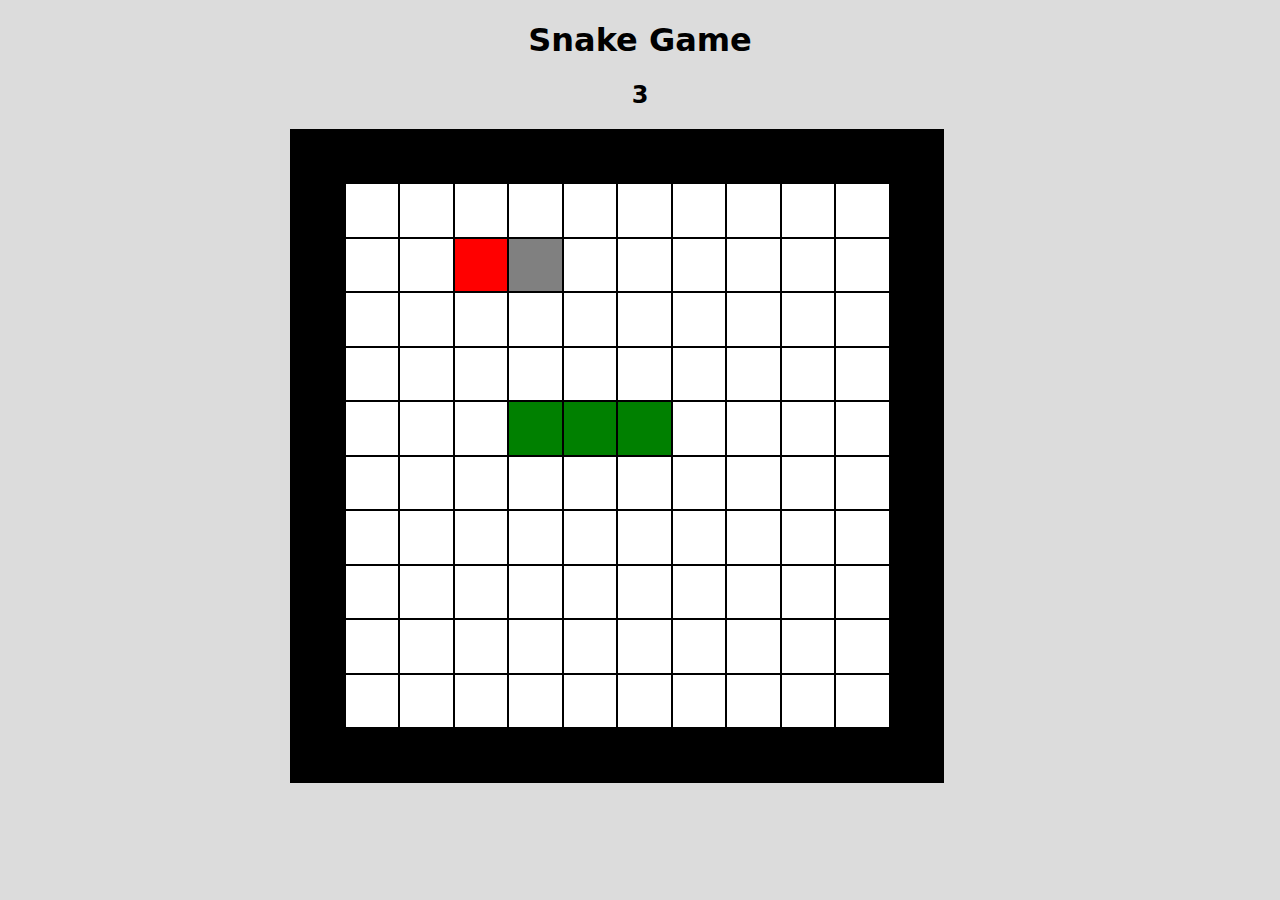
==== index.html @ 464d3988 "reset function fixed" ====
<!DOCTYPE html>
<html lang="en">
  <head>
    <meta charset="UTF-8" />
    <meta name="viewport" content="width=device-width, initial-scale=1.0" />
    <script defer src="app.js"></script>
    <link rel="stylesheet" href="style.css" />
    <title>Document</title>
  </head>
  <body>
    <h1>Snake Game</h1>
    <h2 id="message"></h2>
    <h2 id="score"></h2>
    <h2 id="level"></h2>

    <section class="board">
      <div class="sqr" id="square0"></div>
      <div class="sqr" id="square1"></div>
      <div class="sqr" id="square2"></div>
      <div class="sqr" id="square3"></div>
      <div class="sqr" id="square4"></div>
      <div class="sqr" id="square5"></div>
      <div class="sqr" id="square6"></div>
      <div class="sqr" id="square7"></div>
      <div class="sqr" id="square8"></div>
      <div class="sqr" id="square9"></div>
      <div class="sqr" id="square10"></div>
      <div class="sqr" id="square11"></div>
      <div class="sqr" id="square12"></div>
      <div class="sqr" id="square13"></div>
      <div class="sqr" id="square14"></div>
      <div class="sqr" id="square15"></div>
      <div class="sqr" id="square16"></div>
      <div class="sqr" id="square17"></div>
      <div class="sqr" id="square18"></div>
      <div class="sqr" id="square19"></div>
      <div class="sqr" id="square20"></div>
      <div class="sqr" id="square21"></div>
      <div class="sqr" id="square22"></div>
      <div class="sqr" id="square23"></div>
      <div class="sqr" id="square24"></div>
      <div class="sqr" id="square25"></div>
      <div class="sqr" id="square26"></div>
      <div class="sqr" id="square27"></div>
      <div class="sqr" id="square28"></div>
      <div class="sqr" id="square29"></div>
      <div class="sqr" id="square30"></div>
      <div class="sqr" id="square31"></div>
      <div class="sqr" id="square32"></div>
      <div class="sqr" id="square33"></div>
      <div class="sqr" id="square34"></div>
      <div class="sqr" id="square35"></div>
      <div class="sqr" id="square36"></div>
      <div class="sqr" id="square37"></div>
      <div class="sqr" id="square38"></div>
      <div class="sqr" id="square39"></div>
      <div class="sqr" id="square40"></div>
      <div class="sqr" id="square41"></div>
      <div class="sqr" id="square42"></div>
      <div class="sqr" id="square43"></div>
      <div class="sqr" id="square44"></div>
      <div class="sqr" id="square45"></div>
      <div class="sqr" id="square46"></div>
      <div class="sqr" id="square47"></div>
      <div class="sqr" id="square48"></div>
      <div class="sqr" id="square49"></div>
      <div class="sqr" id="square50"></div>
      <div class="sqr" id="square51"></div>
      <div class="sqr" id="square52"></div>
      <div class="sqr" id="square53"></div>
      <div class="sqr" id="square54"></div>
      <div class="sqr" id="square55"></div>
      <div class="sqr" id="square56"></div>
      <div class="sqr" id="square57"></div>
      <div class="sqr" id="square58"></div>
      <div class="sqr" id="square59"></div>
      <div class="sqr" id="square60"></div>
      <div class="sqr" id="square61"></div>
      <div class="sqr" id="square62"></div>
      <div class="sqr" id="square63"></div>
      <div class="sqr" id="square64"></div>
      <div class="sqr" id="square65"></div>
      <div class="sqr" id="square66"></div>
      <div class="sqr" id="square67"></div>
      <div class="sqr" id="square68"></div>
      <div class="sqr" id="square69"></div>
      <div class="sqr" id="square70"></div>
      <div class="sqr" id="square71"></div>
      <div class="sqr" id="square72"></div>
      <div class="sqr" id="square73"></div>
      <div class="sqr" id="square74"></div>
      <div class="sqr" id="square75"></div>
      <div class="sqr" id="square76"></div>
      <div class="sqr" id="square77"></div>
      <div class="sqr" id="square78"></div>
      <div class="sqr" id="square79"></div>
      <div class="sqr" id="square80"></div>
      <div class="sqr" id="square81"></div>
      <div class="sqr" id="square82"></div>
      <div class="sqr" id="square83"></div>
      <div class="sqr" id="square84"></div>
      <div class="sqr" id="square85"></div>
      <div class="sqr" id="square86"></div>
      <div class="sqr" id="square87"></div>
      <div class="sqr" id="square88"></div>
      <div class="sqr" id="square89"></div>
      <div class="sqr" id="square90"></div>
      <div class="sqr" id="square91"></div>
      <div class="sqr" id="square92"></div>
      <div class="sqr" id="square93"></div>
      <div class="sqr" id="square94"></div>
      <div class="sqr" id="square95"></div>
      <div class="sqr" id="square96"></div>
      <div class="sqr" id="square97"></div>
      <div class="sqr" id="square98"></div>
      <div class="sqr" id="square99"></div>
      <div class="sqr" id="square100"></div>
      <div class="sqr" id="square101"></div>
      <div class="sqr" id="square102"></div>
      <div class="sqr" id="square103"></div>
      <div class="sqr" id="square104"></div>
      <div class="sqr" id="square105"></div>
      <div class="sqr" id="square106"></div>
      <div class="sqr" id="square107"></div>
      <div class="sqr" id="square108"></div>
      <div class="sqr" id="square109"></div>
      <div class="sqr" id="square110"></div>
      <div class="sqr" id="square111"></div>
      <div class="sqr" id="square112"></div>
      <div class="sqr" id="square113"></div>
      <div class="sqr" id="square114"></div>
      <div class="sqr" id="square115"></div>
      <div class="sqr" id="square116"></div>
      <div class="sqr" id="square117"></div>
      <div class="sqr" id="square118"></div>
      <div class="sqr" id="square119"></div>
      <div class="sqr" id="square120"></div>
      <div class="sqr" id="square121"></div>
      <div class="sqr" id="square122"></div>
      <div class="sqr" id="square123"></div>
      <div class="sqr" id="square124"></div>
      <div class="sqr" id="square125"></div>
      <div class="sqr" id="square126"></div>
      <div class="sqr" id="square127"></div>
      <div class="sqr" id="square128"></div>
      <div class="sqr" id="square129"></div>
      <div class="sqr" id="square130"></div>
      <div class="sqr" id="square131"></div>
      <div class="sqr" id="square132"></div>
      <div class="sqr" id="square133"></div>
      <div class="sqr" id="square134"></div>
      <div class="sqr" id="square135"></div>
      <div class="sqr" id="square136"></div>
      <div class="sqr" id="square137"></div>
      <div class="sqr" id="square138"></div>
      <div class="sqr" id="square139"></div>
      <div class="sqr" id="square140"></div>
      <div class="sqr" id="square141"></div>
      <div class="sqr" id="square142"></div>
      <div class="sqr" id="square143"></div>
    </section>
  </body>
</html>
---- style.css ----
body {
  background-color: gainsboro;
  font-family: system-ui, sans-serif;
  margin: 0;
  text-align: center;
}

.board {
  display: flex;
  flex-wrap: wrap;
  width: 700px;
  text-align: center;
  margin: 20px auto;
}

.sqr {
  width: 7.5%;
  aspect-ratio: 1/1;
  border: 0.1px solid black;
  font-size: 64px;
  text-align: center;
}

/* .obstacle { */
/* background-color: black; */
/* } */
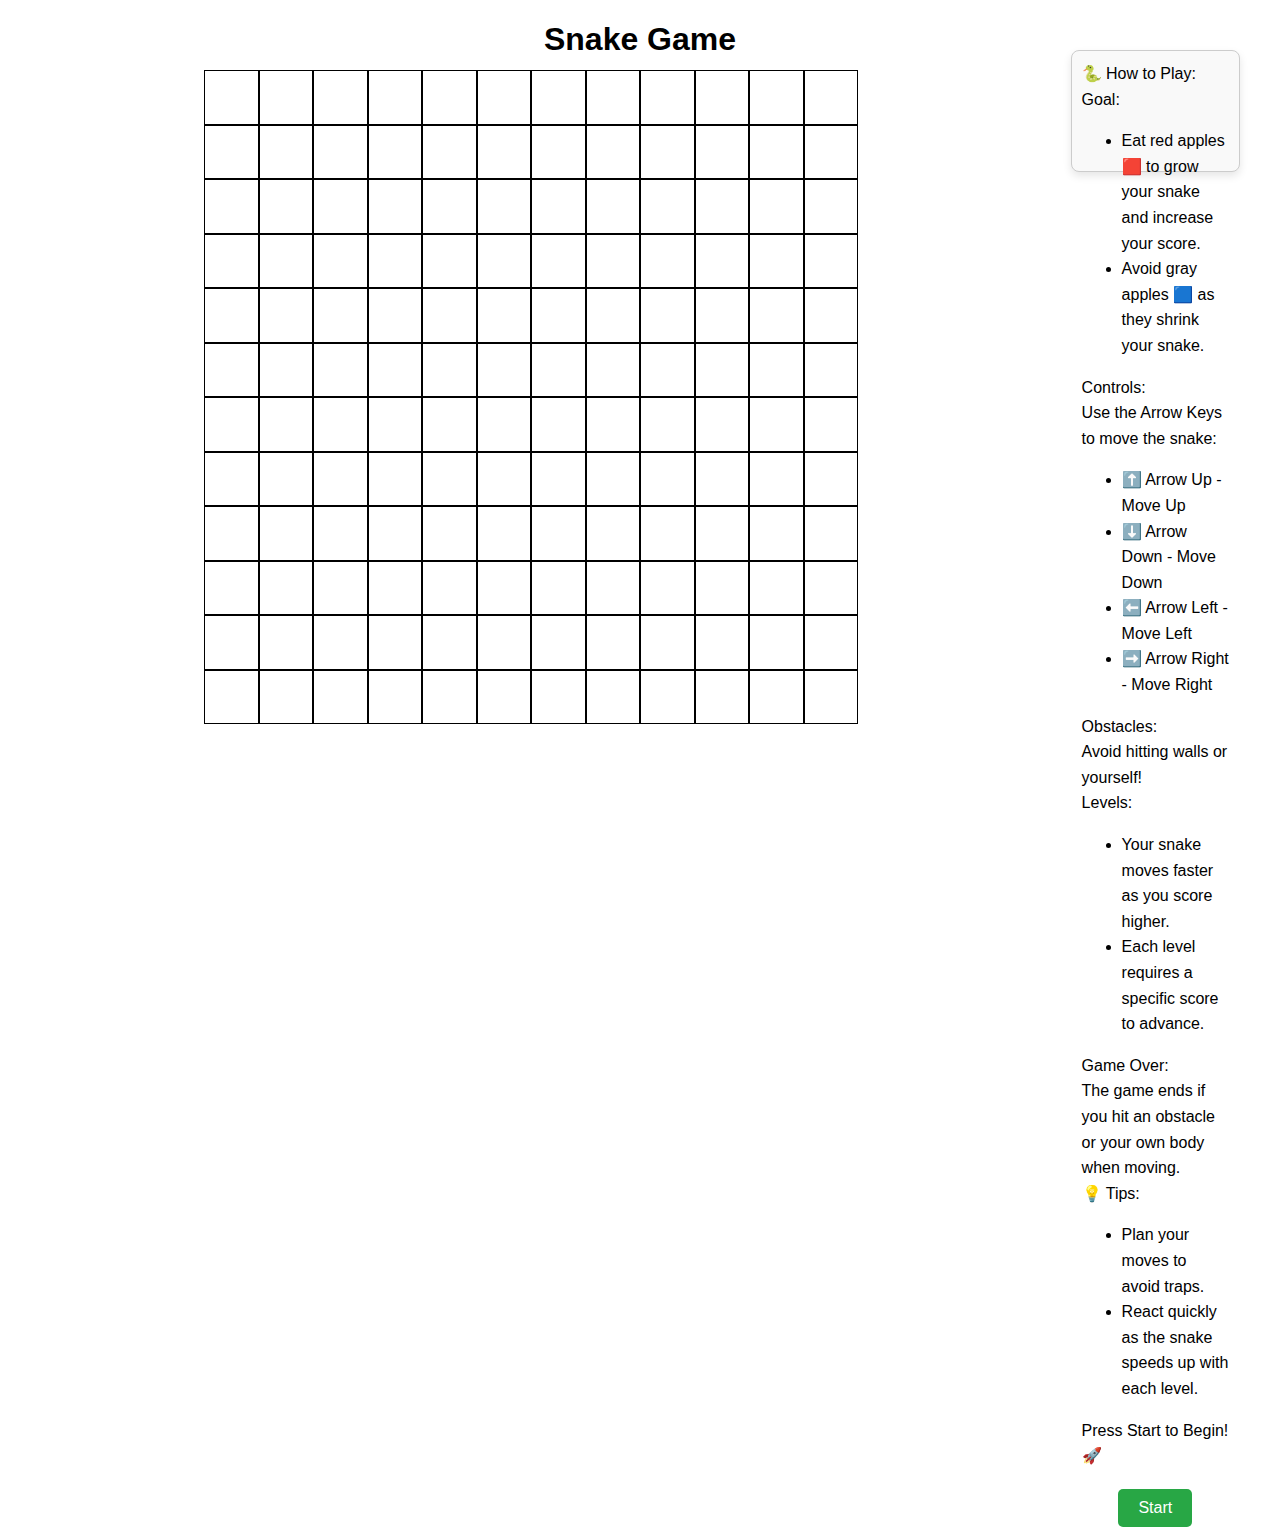
==== commit dd89be28: "code logic impovement" ====
--- a/index.html
+++ b/index.html
@@ -8,156 +8,194 @@
     <title>Document</title>
   </head>
   <body>
-    <h1>Snake Game</h1>
-    <h2 id="message"></h2>
-    <h2 id="score"></h2>
-    <h2 id="level"></h2>
+    <header>
+      <h1>Snake Game</h1>
+      <h2 id="message"></h2>
+      <h2 id="score"></h2>
+      <h2 id="level"></h2>
+    </header>
+    <main>
+      <section class="board">
+        <div class="sqr" id="square0"></div>
+        <div class="sqr" id="square1"></div>
+        <div class="sqr" id="square2"></div>
+        <div class="sqr" id="square3"></div>
+        <div class="sqr" id="square4"></div>
+        <div class="sqr" id="square5"></div>
+        <div class="sqr" id="square6"></div>
+        <div class="sqr" id="square7"></div>
+        <div class="sqr" id="square8"></div>
+        <div class="sqr" id="square9"></div>
+        <div class="sqr" id="square10"></div>
+        <div class="sqr" id="square11"></div>
+        <div class="sqr" id="square12"></div>
+        <div class="sqr" id="square13"></div>
+        <div class="sqr" id="square14"></div>
+        <div class="sqr" id="square15"></div>
+        <div class="sqr" id="square16"></div>
+        <div class="sqr" id="square17"></div>
+        <div class="sqr" id="square18"></div>
+        <div class="sqr" id="square19"></div>
+        <div class="sqr" id="square20"></div>
+        <div class="sqr" id="square21"></div>
+        <div class="sqr" id="square22"></div>
+        <div class="sqr" id="square23"></div>
+        <div class="sqr" id="square24"></div>
+        <div class="sqr" id="square25"></div>
+        <div class="sqr" id="square26"></div>
+        <div class="sqr" id="square27"></div>
+        <div class="sqr" id="square28"></div>
+        <div class="sqr" id="square29"></div>
+        <div class="sqr" id="square30"></div>
+        <div class="sqr" id="square31"></div>
+        <div class="sqr" id="square32"></div>
+        <div class="sqr" id="square33"></div>
+        <div class="sqr" id="square34"></div>
+        <div class="sqr" id="square35"></div>
+        <div class="sqr" id="square36"></div>
+        <div class="sqr" id="square37"></div>
+        <div class="sqr" id="square38"></div>
+        <div class="sqr" id="square39"></div>
+        <div class="sqr" id="square40"></div>
+        <div class="sqr" id="square41"></div>
+        <div class="sqr" id="square42"></div>
+        <div class="sqr" id="square43"></div>
+        <div class="sqr" id="square44"></div>
+        <div class="sqr" id="square45"></div>
+        <div class="sqr" id="square46"></div>
+        <div class="sqr" id="square47"></div>
+        <div class="sqr" id="square48"></div>
+        <div class="sqr" id="square49"></div>
+        <div class="sqr" id="square50"></div>
+        <div class="sqr" id="square51"></div>
+        <div class="sqr" id="square52"></div>
+        <div class="sqr" id="square53"></div>
+        <div class="sqr" id="square54"></div>
+        <div class="sqr" id="square55"></div>
+        <div class="sqr" id="square56"></div>
+        <div class="sqr" id="square57"></div>
+        <div class="sqr" id="square58"></div>
+        <div class="sqr" id="square59"></div>
+        <div class="sqr" id="square60"></div>
+        <div class="sqr" id="square61"></div>
+        <div class="sqr" id="square62"></div>
+        <div class="sqr" id="square63"></div>
+        <div class="sqr" id="square64"></div>
+        <div class="sqr" id="square65"></div>
+        <div class="sqr" id="square66"></div>
+        <div class="sqr" id="square67"></div>
+        <div class="sqr" id="square68"></div>
+        <div class="sqr" id="square69"></div>
+        <div class="sqr" id="square70"></div>
+        <div class="sqr" id="square71"></div>
+        <div class="sqr" id="square72"></div>
+        <div class="sqr" id="square73"></div>
+        <div class="sqr" id="square74"></div>
+        <div class="sqr" id="square75"></div>
+        <div class="sqr" id="square76"></div>
+        <div class="sqr" id="square77"></div>
+        <div class="sqr" id="square78"></div>
+        <div class="sqr" id="square79"></div>
+        <div class="sqr" id="square80"></div>
+        <div class="sqr" id="square81"></div>
+        <div class="sqr" id="square82"></div>
+        <div class="sqr" id="square83"></div>
+        <div class="sqr" id="square84"></div>
+        <div class="sqr" id="square85"></div>
+        <div class="sqr" id="square86"></div>
+        <div class="sqr" id="square87"></div>
+        <div class="sqr" id="square88"></div>
+        <div class="sqr" id="square89"></div>
+        <div class="sqr" id="square90"></div>
+        <div class="sqr" id="square91"></div>
+        <div class="sqr" id="square92"></div>
+        <div class="sqr" id="square93"></div>
+        <div class="sqr" id="square94"></div>
+        <div class="sqr" id="square95"></div>
+        <div class="sqr" id="square96"></div>
+        <div class="sqr" id="square97"></div>
+        <div class="sqr" id="square98"></div>
+        <div class="sqr" id="square99"></div>
+        <div class="sqr" id="square100"></div>
+        <div class="sqr" id="square101"></div>
+        <div class="sqr" id="square102"></div>
+        <div class="sqr" id="square103"></div>
+        <div class="sqr" id="square104"></div>
+        <div class="sqr" id="square105"></div>
+        <div class="sqr" id="square106"></div>
+        <div class="sqr" id="square107"></div>
+        <div class="sqr" id="square108"></div>
+        <div class="sqr" id="square109"></div>
+        <div class="sqr" id="square110"></div>
+        <div class="sqr" id="square111"></div>
+        <div class="sqr" id="square112"></div>
+        <div class="sqr" id="square113"></div>
+        <div class="sqr" id="square114"></div>
+        <div class="sqr" id="square115"></div>
+        <div class="sqr" id="square116"></div>
+        <div class="sqr" id="square117"></div>
+        <div class="sqr" id="square118"></div>
+        <div class="sqr" id="square119"></div>
+        <div class="sqr" id="square120"></div>
+        <div class="sqr" id="square121"></div>
+        <div class="sqr" id="square122"></div>
+        <div class="sqr" id="square123"></div>
+        <div class="sqr" id="square124"></div>
+        <div class="sqr" id="square125"></div>
+        <div class="sqr" id="square126"></div>
+        <div class="sqr" id="square127"></div>
+        <div class="sqr" id="square128"></div>
+        <div class="sqr" id="square129"></div>
+        <div class="sqr" id="square130"></div>
+        <div class="sqr" id="square131"></div>
+        <div class="sqr" id="square132"></div>
+        <div class="sqr" id="square133"></div>
+        <div class="sqr" id="square134"></div>
+        <div class="sqr" id="square135"></div>
+        <div class="sqr" id="square136"></div>
+        <div class="sqr" id="square137"></div>
+        <div class="sqr" id="square138"></div>
+        <div class="sqr" id="square139"></div>
+        <div class="sqr" id="square140"></div>
+        <div class="sqr" id="square141"></div>
+        <div class="sqr" id="square142"></div>
+        <div class="sqr" id="square143"></div>
+      </section>
+      <div id="instructions">
+        🐍 How to Play: <br />
+        Goal: <br />
+        <ul>
+          <li>Eat red apples 🟥 to grow your snake and increase your score.</li>
+          <li>Avoid gray apples 🟦 as they shrink your snake.</li>
+        </ul>
 
-    <section class="board">
-      <div class="sqr" id="square0"></div>
-      <div class="sqr" id="square1"></div>
-      <div class="sqr" id="square2"></div>
-      <div class="sqr" id="square3"></div>
-      <div class="sqr" id="square4"></div>
-      <div class="sqr" id="square5"></div>
-      <div class="sqr" id="square6"></div>
-      <div class="sqr" id="square7"></div>
-      <div class="sqr" id="square8"></div>
-      <div class="sqr" id="square9"></div>
-      <div class="sqr" id="square10"></div>
-      <div class="sqr" id="square11"></div>
-      <div class="sqr" id="square12"></div>
-      <div class="sqr" id="square13"></div>
-      <div class="sqr" id="square14"></div>
-      <div class="sqr" id="square15"></div>
-      <div class="sqr" id="square16"></div>
-      <div class="sqr" id="square17"></div>
-      <div class="sqr" id="square18"></div>
-      <div class="sqr" id="square19"></div>
-      <div class="sqr" id="square20"></div>
-      <div class="sqr" id="square21"></div>
-      <div class="sqr" id="square22"></div>
-      <div class="sqr" id="square23"></div>
-      <div class="sqr" id="square24"></div>
-      <div class="sqr" id="square25"></div>
-      <div class="sqr" id="square26"></div>
-      <div class="sqr" id="square27"></div>
-      <div class="sqr" id="square28"></div>
-      <div class="sqr" id="square29"></div>
-      <div class="sqr" id="square30"></div>
-      <div class="sqr" id="square31"></div>
-      <div class="sqr" id="square32"></div>
-      <div class="sqr" id="square33"></div>
-      <div class="sqr" id="square34"></div>
-      <div class="sqr" id="square35"></div>
-      <div class="sqr" id="square36"></div>
-      <div class="sqr" id="square37"></div>
-      <div class="sqr" id="square38"></div>
-      <div class="sqr" id="square39"></div>
-      <div class="sqr" id="square40"></div>
-      <div class="sqr" id="square41"></div>
-      <div class="sqr" id="square42"></div>
-      <div class="sqr" id="square43"></div>
-      <div class="sqr" id="square44"></div>
-      <div class="sqr" id="square45"></div>
-      <div class="sqr" id="square46"></div>
-      <div class="sqr" id="square47"></div>
-      <div class="sqr" id="square48"></div>
-      <div class="sqr" id="square49"></div>
-      <div class="sqr" id="square50"></div>
-      <div class="sqr" id="square51"></div>
-      <div class="sqr" id="square52"></div>
-      <div class="sqr" id="square53"></div>
-      <div class="sqr" id="square54"></div>
-      <div class="sqr" id="square55"></div>
-      <div class="sqr" id="square56"></div>
-      <div class="sqr" id="square57"></div>
-      <div class="sqr" id="square58"></div>
-      <div class="sqr" id="square59"></div>
-      <div class="sqr" id="square60"></div>
-      <div class="sqr" id="square61"></div>
-      <div class="sqr" id="square62"></div>
-      <div class="sqr" id="square63"></div>
-      <div class="sqr" id="square64"></div>
-      <div class="sqr" id="square65"></div>
-      <div class="sqr" id="square66"></div>
-      <div class="sqr" id="square67"></div>
-      <div class="sqr" id="square68"></div>
-      <div class="sqr" id="square69"></div>
-      <div class="sqr" id="square70"></div>
-      <div class="sqr" id="square71"></div>
-      <div class="sqr" id="square72"></div>
-      <div class="sqr" id="square73"></div>
-      <div class="sqr" id="square74"></div>
-      <div class="sqr" id="square75"></div>
-      <div class="sqr" id="square76"></div>
-      <div class="sqr" id="square77"></div>
-      <div class="sqr" id="square78"></div>
-      <div class="sqr" id="square79"></div>
-      <div class="sqr" id="square80"></div>
-      <div class="sqr" id="square81"></div>
-      <div class="sqr" id="square82"></div>
-      <div class="sqr" id="square83"></div>
-      <div class="sqr" id="square84"></div>
-      <div class="sqr" id="square85"></div>
-      <div class="sqr" id="square86"></div>
-      <div class="sqr" id="square87"></div>
-      <div class="sqr" id="square88"></div>
-      <div class="sqr" id="square89"></div>
-      <div class="sqr" id="square90"></div>
-      <div class="sqr" id="square91"></div>
-      <div class="sqr" id="square92"></div>
-      <div class="sqr" id="square93"></div>
-      <div class="sqr" id="square94"></div>
-      <div class="sqr" id="square95"></div>
-      <div class="sqr" id="square96"></div>
-      <div class="sqr" id="square97"></div>
-      <div class="sqr" id="square98"></div>
-      <div class="sqr" id="square99"></div>
-      <div class="sqr" id="square100"></div>
-      <div class="sqr" id="square101"></div>
-      <div class="sqr" id="square102"></div>
-      <div class="sqr" id="square103"></div>
-      <div class="sqr" id="square104"></div>
-      <div class="sqr" id="square105"></div>
-      <div class="sqr" id="square106"></div>
-      <div class="sqr" id="square107"></div>
-      <div class="sqr" id="square108"></div>
-      <div class="sqr" id="square109"></div>
-      <div class="sqr" id="square110"></div>
-      <div class="sqr" id="square111"></div>
-      <div class="sqr" id="square112"></div>
-      <div class="sqr" id="square113"></div>
-      <div class="sqr" id="square114"></div>
-      <div class="sqr" id="square115"></div>
-      <div class="sqr" id="square116"></div>
-      <div class="sqr" id="square117"></div>
-      <div class="sqr" id="square118"></div>
-      <div class="sqr" id="square119"></div>
-      <div class="sqr" id="square120"></div>
-      <div class="sqr" id="square121"></div>
-      <div class="sqr" id="square122"></div>
-      <div class="sqr" id="square123"></div>
-      <div class="sqr" id="square124"></div>
-      <div class="sqr" id="square125"></div>
-      <div class="sqr" id="square126"></div>
-      <div class="sqr" id="square127"></div>
-      <div class="sqr" id="square128"></div>
-      <div class="sqr" id="square129"></div>
-      <div class="sqr" id="square130"></div>
-      <div class="sqr" id="square131"></div>
-      <div class="sqr" id="square132"></div>
-      <div class="sqr" id="square133"></div>
-      <div class="sqr" id="square134"></div>
-      <div class="sqr" id="square135"></div>
-      <div class="sqr" id="square136"></div>
-      <div class="sqr" id="square137"></div>
-      <div class="sqr" id="square138"></div>
-      <div class="sqr" id="square139"></div>
-      <div class="sqr" id="square140"></div>
-      <div class="sqr" id="square141"></div>
-      <div class="sqr" id="square142"></div>
-      <div class="sqr" id="square143"></div>
-    </section>
+        Controls: <br />
+        Use the Arrow Keys to move the snake: <br />
+        <ul>
+          <li>⬆️ Arrow Up - Move Up</li>
+          <li>⬇️ Arrow Down - Move Down</li>
+          <li>⬅️ Arrow Left - Move Left</li>
+          <li>➡️ Arrow Right - Move Right</li>
+        </ul>
+        Obstacles: <br />
+        Avoid hitting walls or yourself! <br />
+        Levels: <br />
+        <ul>
+          <li>Your snake moves faster as you score higher.</li>
+          <li>Each level requires a specific score to advance.</li>
+        </ul>
+
+        Game Over: <br />
+        The game ends if you hit an obstacle or your own body when moving.
+        <br />
+        💡 Tips:
+        <ul>
+          <li>Plan your moves to avoid traps.</li>
+          <li>React quickly as the snake speeds up with each level.</li>
+        </ul>
+        Press Start to Begin! 🚀
+        <button id="start">Start</button>
+      </div>
+    </main>
   </body>
 </html>
--- a/style.css
+++ b/style.css
@@ -1,8 +1,33 @@
 body {
-  background-color: gainsboro;
-  font-family: system-ui, sans-serif;
+  font-family: Arial, sans-serif;
   margin: 0;
-  text-align: center;
+  padding: 0;
+  display: flex;
+  flex-direction: column;
+  align-items: center;
+}
+
+main {
+  grid-template-columns: 6fr 1fr;
+
+  display: grid;
+  justify-content: space-between;
+  width: 100%;
+  max-width: 1200px;
+  max-height: 500px;
+  margin: auto;
+}
+
+#instructions {
+  margin-left: 2px;
+  padding: 10px;
+  border: 1px solid #ccc;
+  background-color: #f9f9f9;
+  max-width: 300px;
+  max-height: 100px;
+  line-height: 1.6;
+  box-shadow: 0 4px 8px rgba(0, 0, 0, 0.1);
+  border-radius: 8px;
 }
 
 .board {
@@ -21,6 +46,26 @@
   text-align: center;
 }
 
-/* .obstacle { */
-/* background-color: black; */
-/* } */
+#start {
+  display: block;
+  margin: 20px auto;
+  padding: 10px 20px;
+  font-size: 16px;
+  background-color: #28a745;
+  color: white;
+  border: none;
+  border-radius: 5px;
+  cursor: pointer;
+}
+
+#start:hover {
+  background-color: #218838;
+}
+
+header {
+  display: flex;
+  height: 50px;
+
+  flex-direction: row;
+  justify-content: space-between;
+}
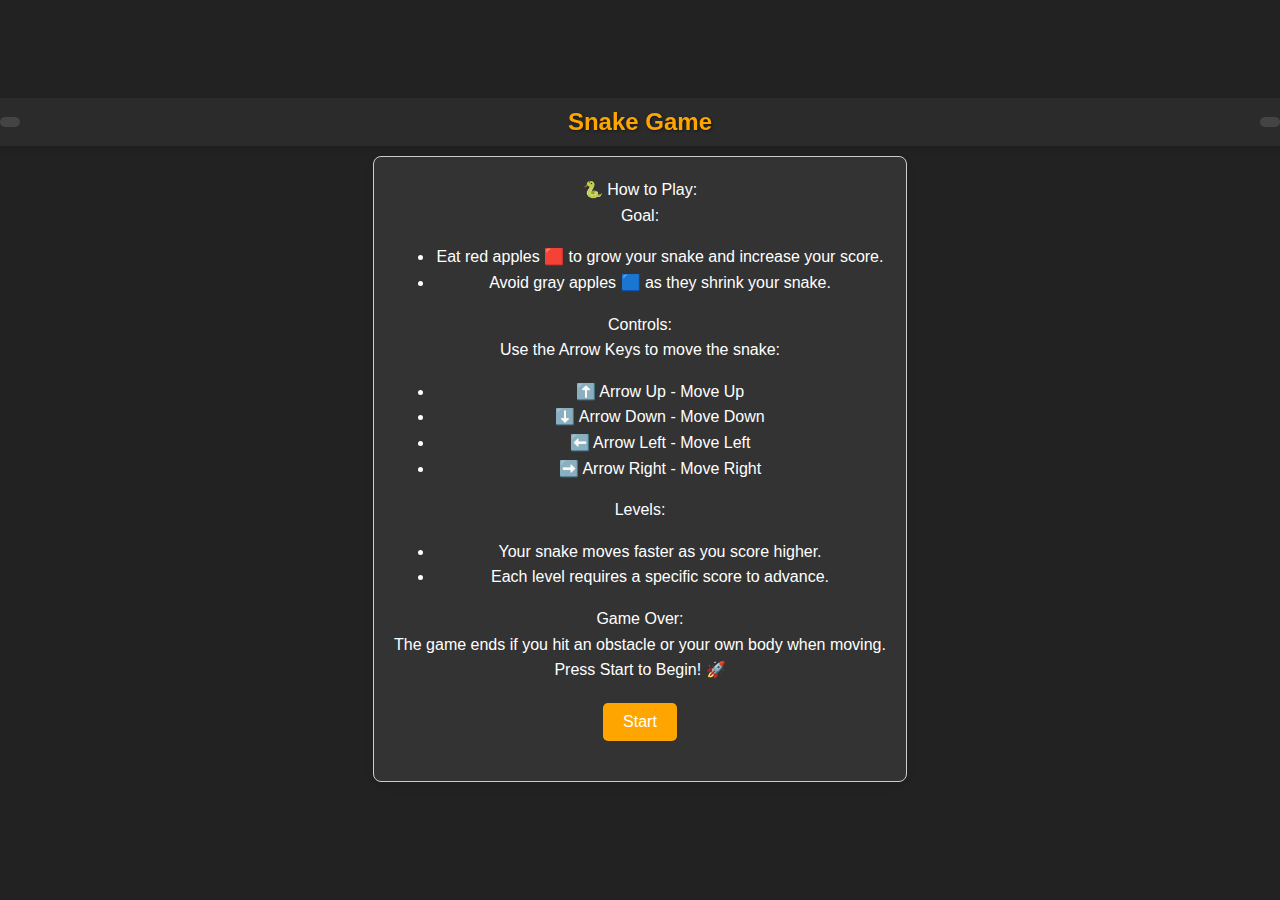
==== commit 5f0d5431: "Design Done" ====
--- a/index.html
+++ b/index.html
@@ -9,12 +9,13 @@
   </head>
   <body>
     <header>
-      <h1>Snake Game</h1>
-      <h2 id="message"></h2>
-      <h2 id="score"></h2>
-      <h2 id="level"></h2>
+      <div id="head">
+        <div class="scoreDiv"><h3 id="score"></h3></div>
+        <div class="title"><h1>Snake Game</h1></div>
+        <div class="levelDiv"><h3 id="level"></h3></div>
+      </div>
     </header>
-    <main>
+    <main id="main">
       <section class="board">
         <div class="sqr" id="square0"></div>
         <div class="sqr" id="square1"></div>
@@ -177,8 +178,7 @@
           <li>⬅️ Arrow Left - Move Left</li>
           <li>➡️ Arrow Right - Move Right</li>
         </ul>
-        Obstacles: <br />
-        Avoid hitting walls or yourself! <br />
+
         Levels: <br />
         <ul>
           <li>Your snake moves faster as you score higher.</li>
@@ -188,13 +188,14 @@
         Game Over: <br />
         The game ends if you hit an obstacle or your own body when moving.
         <br />
-        💡 Tips:
-        <ul>
-          <li>Plan your moves to avoid traps.</li>
-          <li>React quickly as the snake speeds up with each level.</li>
-        </ul>
+
         Press Start to Begin! 🚀
         <button id="start">Start</button>
+      </div>
+      <div id="game-over" style="display: none; text-align: center">
+        <h2>Game Over</h2>
+        <button id="try-again">Try Again</button>
+        <button id="back-home">Back to Home</button>
       </div>
     </main>
   </body>
--- a/style.css
+++ b/style.css
@@ -4,46 +4,116 @@
   padding: 0;
   display: flex;
   flex-direction: column;
+  justify-content: center;
   align-items: center;
+  min-height: 100vh;
+  background-color: #222; /* Dark background for better contrast */
+  color: #fff; /* White text for visibility */
+}
+
+header {
+  width: 100%;
+  background-color: #2b2b2b;
+  color: white;
+  padding: 10px 20px;
+  box-shadow: 0 4px 6px rgba(0, 0, 0, 0.1);
+  position: sticky;
+  top: 0;
+  z-index: 10;
+  margin-bottom: 10px;
+}
+
+#head {
+  display: flex;
+  align-items: center;
+  gap: 80px;
+  width: 100%;
+  justify-content: space-between;
+}
+
+h1,
+h2,
+h3 {
+  margin: 0;
+}
+
+h1 {
+  font-size: 24px;
+  font-weight: bold;
+  color: #ffa500; /* Highlighted color for the title */
+  text-shadow: 1px 1px 3px rgba(0, 0, 0, 0.5); /* Shadow for depth */
+}
+
+h3 {
+  font-size: 18px;
+}
+
+.scoreDiv,
+.title,
+.levelDiv {
+  text-align: center;
+}
+
+.scoreDiv h3,
+.levelDiv h3 {
+  background-color: #444;
+  padding: 5px 10px;
+  border-radius: 8px;
 }
 
 main {
-  grid-template-columns: 6fr 1fr;
-
-  display: grid;
-  justify-content: space-between;
+  display: flex;
+  flex-direction: column;
+  align-items: center;
+  justify-content: center;
   width: 100%;
-  max-width: 1200px;
-  max-height: 500px;
-  margin: auto;
-}
-
-#instructions {
-  margin-left: 2px;
-  padding: 10px;
-  border: 1px solid #ccc;
-  background-color: #f9f9f9;
-  max-width: 300px;
-  max-height: 100px;
-  line-height: 1.6;
-  box-shadow: 0 4px 8px rgba(0, 0, 0, 0.1);
-  border-radius: 8px;
+  max-width: 800px;
 }
 
 .board {
-  display: flex;
+  display: none;
   flex-wrap: wrap;
   width: 700px;
   text-align: center;
   margin: 20px auto;
+  background-color: #333;
+  border: 2px solid #444;
 }
 
 .sqr {
   width: 7.5%;
   aspect-ratio: 1/1;
-  border: 0.1px solid black;
+  border: 0.01px solid white;
   font-size: 64px;
   text-align: center;
+}
+
+#instructions {
+  padding: 20px;
+  border: 1px solid #ccc;
+  background-color: #333; /* Darker background to match the theme */
+  line-height: 1.6;
+  box-shadow: 0 4px 8px rgba(0, 0, 0, 0.1);
+  border-radius: 8px;
+  color: #fff; /* White text */
+  margin-bottom: 20px;
+  text-align: center;
+}
+
+button {
+  margin: 10px;
+  padding: 10px 20px;
+  font-size: 16px;
+  color: #fff;
+  background-color: #555;
+  border: none;
+  border-radius: 8px;
+  cursor: pointer;
+  transition: background-color 0.3s;
+}
+
+button:hover {
+  background-color: #777; /* Slightly lighter on hover */
 }
 
 #start {
@@ -51,7 +121,7 @@
   margin: 20px auto;
   padding: 10px 20px;
   font-size: 16px;
-  background-color: #28a745;
+  background-color: #ffa500;
   color: white;
   border: none;
   border-radius: 5px;
@@ -59,13 +129,26 @@
 }
 
 #start:hover {
-  background-color: #218838;
+  background-color: #cd8500;
 }
 
-header {
+#game-over {
+  display: none;
+  text-align: center;
+  background-color: #333;
+  padding: 20px;
+  border-radius: 8px;
+  box-shadow: 0 4px 8px rgba(0, 0, 0, 0.1);
+}
+
+body#game-over-body {
+  margin: 0;
+  height: 100vh; /* Full height of the viewport */
   display: flex;
-  height: 50px;
-
-  flex-direction: row;
-  justify-content: space-between;
+  flex-direction: column;
+  justify-content: center; /* Vertically center the content */
+  align-items: center; /* Horizontally center the content */
+  background-color: #2b2b2b; /* Dark background for consistency */
+  color: white; /* Text color for contrast */
+  font-family: Arial, sans-serif; /* Clean font */
 }
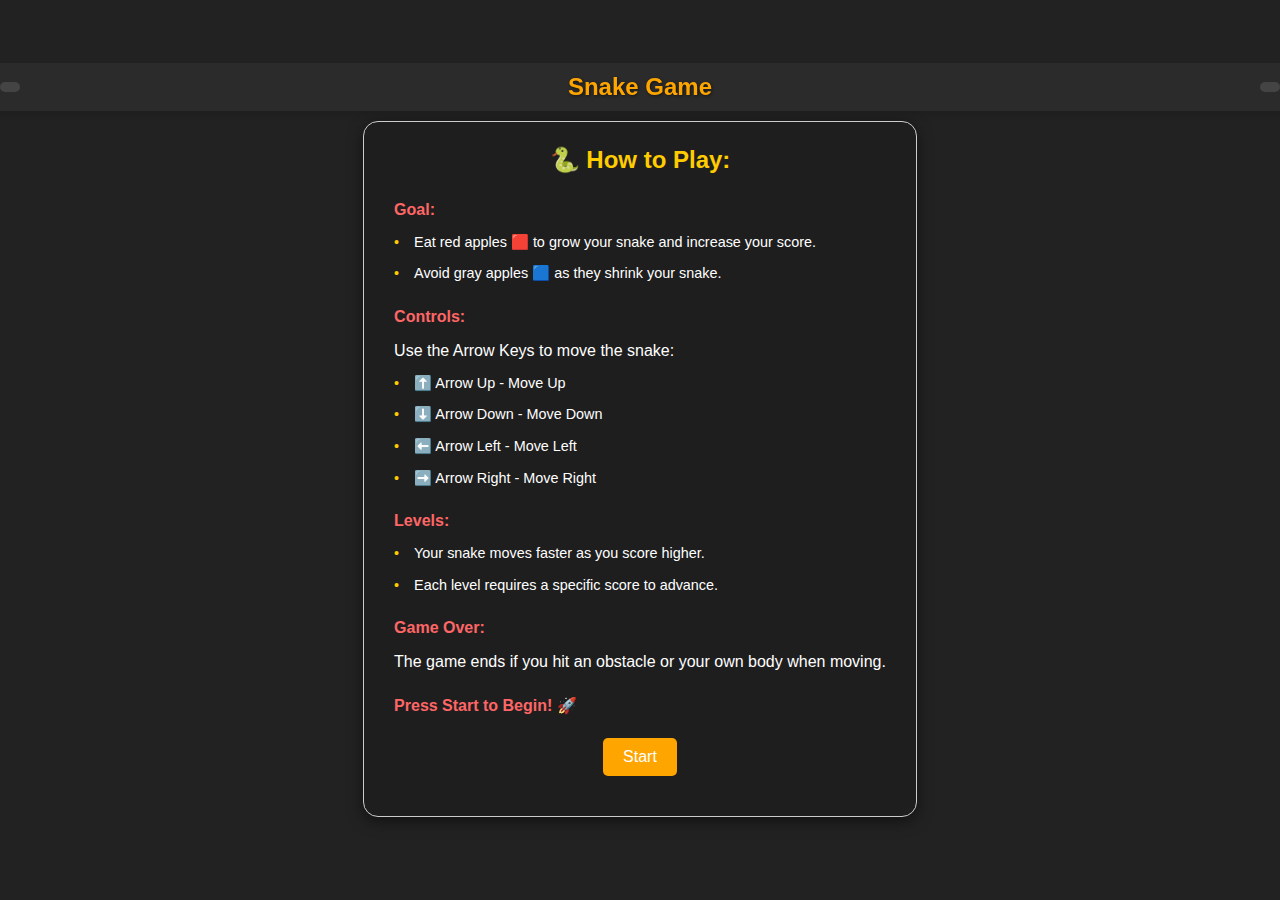
==== commit 03186533: "Project Done" ====
--- a/index.html
+++ b/index.html
@@ -16,182 +16,37 @@
       </div>
     </header>
     <main id="main">
-      <section class="board">
-        <div class="sqr" id="square0"></div>
-        <div class="sqr" id="square1"></div>
-        <div class="sqr" id="square2"></div>
-        <div class="sqr" id="square3"></div>
-        <div class="sqr" id="square4"></div>
-        <div class="sqr" id="square5"></div>
-        <div class="sqr" id="square6"></div>
-        <div class="sqr" id="square7"></div>
-        <div class="sqr" id="square8"></div>
-        <div class="sqr" id="square9"></div>
-        <div class="sqr" id="square10"></div>
-        <div class="sqr" id="square11"></div>
-        <div class="sqr" id="square12"></div>
-        <div class="sqr" id="square13"></div>
-        <div class="sqr" id="square14"></div>
-        <div class="sqr" id="square15"></div>
-        <div class="sqr" id="square16"></div>
-        <div class="sqr" id="square17"></div>
-        <div class="sqr" id="square18"></div>
-        <div class="sqr" id="square19"></div>
-        <div class="sqr" id="square20"></div>
-        <div class="sqr" id="square21"></div>
-        <div class="sqr" id="square22"></div>
-        <div class="sqr" id="square23"></div>
-        <div class="sqr" id="square24"></div>
-        <div class="sqr" id="square25"></div>
-        <div class="sqr" id="square26"></div>
-        <div class="sqr" id="square27"></div>
-        <div class="sqr" id="square28"></div>
-        <div class="sqr" id="square29"></div>
-        <div class="sqr" id="square30"></div>
-        <div class="sqr" id="square31"></div>
-        <div class="sqr" id="square32"></div>
-        <div class="sqr" id="square33"></div>
-        <div class="sqr" id="square34"></div>
-        <div class="sqr" id="square35"></div>
-        <div class="sqr" id="square36"></div>
-        <div class="sqr" id="square37"></div>
-        <div class="sqr" id="square38"></div>
-        <div class="sqr" id="square39"></div>
-        <div class="sqr" id="square40"></div>
-        <div class="sqr" id="square41"></div>
-        <div class="sqr" id="square42"></div>
-        <div class="sqr" id="square43"></div>
-        <div class="sqr" id="square44"></div>
-        <div class="sqr" id="square45"></div>
-        <div class="sqr" id="square46"></div>
-        <div class="sqr" id="square47"></div>
-        <div class="sqr" id="square48"></div>
-        <div class="sqr" id="square49"></div>
-        <div class="sqr" id="square50"></div>
-        <div class="sqr" id="square51"></div>
-        <div class="sqr" id="square52"></div>
-        <div class="sqr" id="square53"></div>
-        <div class="sqr" id="square54"></div>
-        <div class="sqr" id="square55"></div>
-        <div class="sqr" id="square56"></div>
-        <div class="sqr" id="square57"></div>
-        <div class="sqr" id="square58"></div>
-        <div class="sqr" id="square59"></div>
-        <div class="sqr" id="square60"></div>
-        <div class="sqr" id="square61"></div>
-        <div class="sqr" id="square62"></div>
-        <div class="sqr" id="square63"></div>
-        <div class="sqr" id="square64"></div>
-        <div class="sqr" id="square65"></div>
-        <div class="sqr" id="square66"></div>
-        <div class="sqr" id="square67"></div>
-        <div class="sqr" id="square68"></div>
-        <div class="sqr" id="square69"></div>
-        <div class="sqr" id="square70"></div>
-        <div class="sqr" id="square71"></div>
-        <div class="sqr" id="square72"></div>
-        <div class="sqr" id="square73"></div>
-        <div class="sqr" id="square74"></div>
-        <div class="sqr" id="square75"></div>
-        <div class="sqr" id="square76"></div>
-        <div class="sqr" id="square77"></div>
-        <div class="sqr" id="square78"></div>
-        <div class="sqr" id="square79"></div>
-        <div class="sqr" id="square80"></div>
-        <div class="sqr" id="square81"></div>
-        <div class="sqr" id="square82"></div>
-        <div class="sqr" id="square83"></div>
-        <div class="sqr" id="square84"></div>
-        <div class="sqr" id="square85"></div>
-        <div class="sqr" id="square86"></div>
-        <div class="sqr" id="square87"></div>
-        <div class="sqr" id="square88"></div>
-        <div class="sqr" id="square89"></div>
-        <div class="sqr" id="square90"></div>
-        <div class="sqr" id="square91"></div>
-        <div class="sqr" id="square92"></div>
-        <div class="sqr" id="square93"></div>
-        <div class="sqr" id="square94"></div>
-        <div class="sqr" id="square95"></div>
-        <div class="sqr" id="square96"></div>
-        <div class="sqr" id="square97"></div>
-        <div class="sqr" id="square98"></div>
-        <div class="sqr" id="square99"></div>
-        <div class="sqr" id="square100"></div>
-        <div class="sqr" id="square101"></div>
-        <div class="sqr" id="square102"></div>
-        <div class="sqr" id="square103"></div>
-        <div class="sqr" id="square104"></div>
-        <div class="sqr" id="square105"></div>
-        <div class="sqr" id="square106"></div>
-        <div class="sqr" id="square107"></div>
-        <div class="sqr" id="square108"></div>
-        <div class="sqr" id="square109"></div>
-        <div class="sqr" id="square110"></div>
-        <div class="sqr" id="square111"></div>
-        <div class="sqr" id="square112"></div>
-        <div class="sqr" id="square113"></div>
-        <div class="sqr" id="square114"></div>
-        <div class="sqr" id="square115"></div>
-        <div class="sqr" id="square116"></div>
-        <div class="sqr" id="square117"></div>
-        <div class="sqr" id="square118"></div>
-        <div class="sqr" id="square119"></div>
-        <div class="sqr" id="square120"></div>
-        <div class="sqr" id="square121"></div>
-        <div class="sqr" id="square122"></div>
-        <div class="sqr" id="square123"></div>
-        <div class="sqr" id="square124"></div>
-        <div class="sqr" id="square125"></div>
-        <div class="sqr" id="square126"></div>
-        <div class="sqr" id="square127"></div>
-        <div class="sqr" id="square128"></div>
-        <div class="sqr" id="square129"></div>
-        <div class="sqr" id="square130"></div>
-        <div class="sqr" id="square131"></div>
-        <div class="sqr" id="square132"></div>
-        <div class="sqr" id="square133"></div>
-        <div class="sqr" id="square134"></div>
-        <div class="sqr" id="square135"></div>
-        <div class="sqr" id="square136"></div>
-        <div class="sqr" id="square137"></div>
-        <div class="sqr" id="square138"></div>
-        <div class="sqr" id="square139"></div>
-        <div class="sqr" id="square140"></div>
-        <div class="sqr" id="square141"></div>
-        <div class="sqr" id="square142"></div>
-        <div class="sqr" id="square143"></div>
-      </section>
       <div id="instructions">
-        🐍 How to Play: <br />
-        Goal: <br />
+        <h2>🐍 How to Play:</h2>
+        <h3>Goal:</h3>
         <ul>
           <li>Eat red apples 🟥 to grow your snake and increase your score.</li>
           <li>Avoid gray apples 🟦 as they shrink your snake.</li>
         </ul>
 
-        Controls: <br />
-        Use the Arrow Keys to move the snake: <br />
+        <h3>Controls:</h3>
+
         <ul>
+          Use the Arrow Keys to move the snake:
           <li>⬆️ Arrow Up - Move Up</li>
           <li>⬇️ Arrow Down - Move Down</li>
           <li>⬅️ Arrow Left - Move Left</li>
           <li>➡️ Arrow Right - Move Right</li>
         </ul>
 
-        Levels: <br />
+        <h3>Levels:</h3>
         <ul>
           <li>Your snake moves faster as you score higher.</li>
           <li>Each level requires a specific score to advance.</li>
         </ul>
 
-        Game Over: <br />
+        <h3>Game Over:</h3>
         The game ends if you hit an obstacle or your own body when moving.
-        <br />
+        <h3>Press Start to Begin! 🚀</h3>
 
-        Press Start to Begin! 🚀
         <button id="start">Start</button>
       </div>
+
       <div id="game-over" style="display: none; text-align: center">
         <h2>Game Over</h2>
         <button id="try-again">Try Again</button>
--- a/style.css
+++ b/style.css
@@ -7,8 +7,8 @@
   justify-content: center;
   align-items: center;
   min-height: 100vh;
-  background-color: #222; /* Dark background for better contrast */
-  color: #fff; /* White text for visibility */
+  background-color: #222;
+  color: #fff;
 }
 
 header {
@@ -40,8 +40,8 @@
 h1 {
   font-size: 24px;
   font-weight: bold;
-  color: #ffa500; /* Highlighted color for the title */
-  text-shadow: 1px 1px 3px rgba(0, 0, 0, 0.5); /* Shadow for depth */
+  color: #ffa500;
+  text-shadow: 1px 1px 3px rgba(0, 0, 0, 0.5);
 }
 
 h3 {
@@ -71,7 +71,7 @@
 }
 
 .board {
-  display: none;
+  display: flex;
   flex-wrap: wrap;
   width: 700px;
   text-align: center;
@@ -81,7 +81,7 @@
 }
 
 .sqr {
-  width: 7.5%;
+  width: 5%;
   aspect-ratio: 1/1;
   border: 0.01px solid white;
   font-size: 64px;
@@ -91,11 +91,11 @@
 #instructions {
   padding: 20px;
   border: 1px solid #ccc;
-  background-color: #333; /* Darker background to match the theme */
-  line-height: 1.6;
+  background-color: #333;
+  line-height: 1.5;
   box-shadow: 0 4px 8px rgba(0, 0, 0, 0.1);
   border-radius: 8px;
-  color: #fff; /* White text */
+  color: #fff;
   margin-bottom: 20px;
   text-align: center;
 }
@@ -113,7 +113,7 @@
 }
 
 button:hover {
-  background-color: #777; /* Slightly lighter on hover */
+  background-color: #777;
 }
 
 #start {
@@ -143,12 +143,83 @@
 
 body#game-over-body {
   margin: 0;
-  height: 100vh; /* Full height of the viewport */
+  height: 100vh;
   display: flex;
   flex-direction: column;
-  justify-content: center; /* Vertically center the content */
-  align-items: center; /* Horizontally center the content */
-  background-color: #2b2b2b; /* Dark background for consistency */
-  color: white; /* Text color for contrast */
-  font-family: Arial, sans-serif; /* Clean font */
-}
+  justify-content: center;
+  align-items: center;
+  background-color: #2b2b2b;
+  color: white;
+  font-family: Arial, sans-serif;
+}
+
+#instructions {
+  max-width: 600px;
+  background-color: #1e1e1e;
+  border-radius: 15px;
+  padding: 20px 30px;
+  box-shadow: 0 4px 15px rgba(0, 0, 0, 0.5);
+  text-align: center;
+}
+
+#instructions h2 {
+  font-size: 1.5rem;
+  margin-bottom: 15px;
+  color: #ffcc00;
+}
+
+#instructions h3 {
+  font-size: 1rem;
+  margin: 20px 0 10px;
+  color: #ff6666;
+  text-align: left;
+}
+
+ul {
+  text-align: left;
+  list-style-type: none;
+  padding: 0;
+  margin: 0;
+}
+
+ul li {
+  margin: 10px 0;
+  font-size: 0.9rem;
+  padding-left: 20px;
+  position: relative;
+}
+
+ul li::before {
+  content: '•';
+  position: absolute;
+  left: 0;
+  color: #ffcc00;
+}
+
+button {
+  background-color: #ff6666;
+  color: white;
+  border: none;
+  border-radius: 10px;
+  padding: 10px 20px;
+  font-size: 1rem;
+  cursor: pointer;
+  margin: 10px 5px;
+  transition: background-color 0.3s ease;
+}
+
+button:hover {
+  background-color: #ff4444;
+}
+
+p {
+  text-align: center;
+}
+
+#home {
+  background-color: #cba200;
+}
+
+#home:hover {
+  background-color: #a48400;
+}
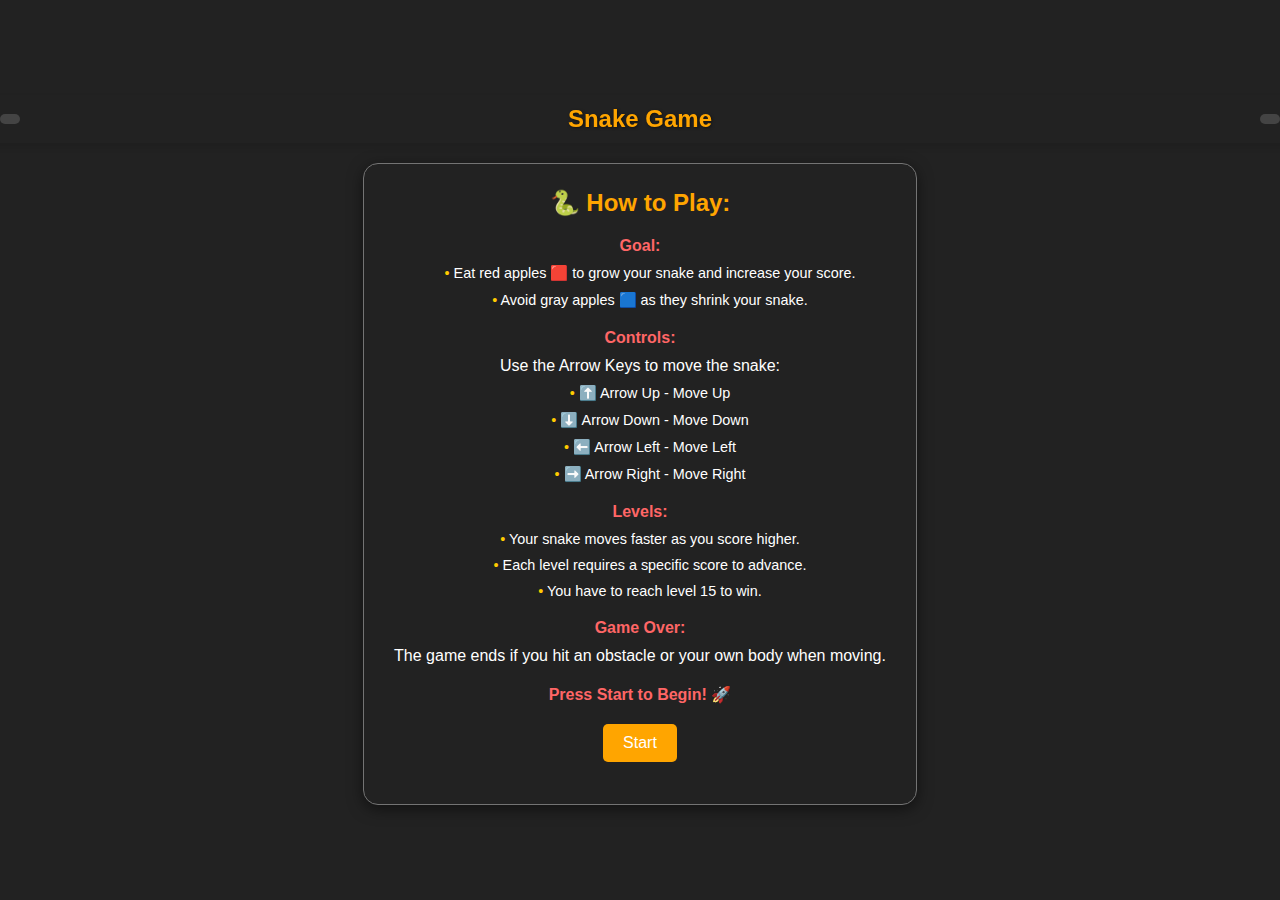
==== commit e9b6c500: "Project Done #2" ====
--- a/index.html
+++ b/index.html
@@ -38,6 +38,7 @@
         <ul>
           <li>Your snake moves faster as you score higher.</li>
           <li>Each level requires a specific score to advance.</li>
+          <li>You have to reach level 15 to win.</li>
         </ul>
 
         <h3>Game Over:</h3>
--- a/style.css
+++ b/style.css
@@ -13,14 +13,14 @@
 
 header {
   width: 100%;
-  background-color: #2b2b2b;
+  background-color: #222;
   color: white;
   padding: 10px 20px;
   box-shadow: 0 4px 6px rgba(0, 0, 0, 0.1);
   position: sticky;
   top: 0;
   z-index: 10;
-  margin-bottom: 10px;
+  margin-bottom: 20px;
 }
 
 #head {
@@ -75,9 +75,8 @@
   flex-wrap: wrap;
   width: 700px;
   text-align: center;
-  margin: 20px auto;
+  margin: 50px 0;
   background-color: #333;
-  border: 2px solid #444;
 }
 
 .sqr {
@@ -85,18 +84,6 @@
   aspect-ratio: 1/1;
   border: 0.01px solid white;
   font-size: 64px;
-  text-align: center;
-}
-
-#instructions {
-  padding: 20px;
-  border: 1px solid #ccc;
-  background-color: #333;
-  line-height: 1.5;
-  box-shadow: 0 4px 8px rgba(0, 0, 0, 0.1);
-  border-radius: 8px;
-  color: #fff;
-  margin-bottom: 20px;
   text-align: center;
 }
 
@@ -154,29 +141,31 @@
 }
 
 #instructions {
-  max-width: 600px;
-  background-color: #1e1e1e;
+  max-width: 1000px;
+  background-color: #222;
   border-radius: 15px;
-  padding: 20px 30px;
+  padding: 25px 30px;
   box-shadow: 0 4px 15px rgba(0, 0, 0, 0.5);
   text-align: center;
+  border: 1px solid #747474;
+  max-height: 590px;
 }
 
 #instructions h2 {
   font-size: 1.5rem;
   margin-bottom: 15px;
-  color: #ffcc00;
+  color: #ffa500;
 }
 
 #instructions h3 {
   font-size: 1rem;
   margin: 20px 0 10px;
   color: #ff6666;
-  text-align: left;
+  text-align: center;
 }
 
 ul {
-  text-align: left;
+  text-align: center;
   list-style-type: none;
   padding: 0;
   margin: 0;
@@ -190,9 +179,9 @@
 }
 
 ul li::before {
-  content: '•';
-  position: absolute;
-  left: 0;
+  content: '• ';
+  position: center;
+
   color: #ffcc00;
 }
 
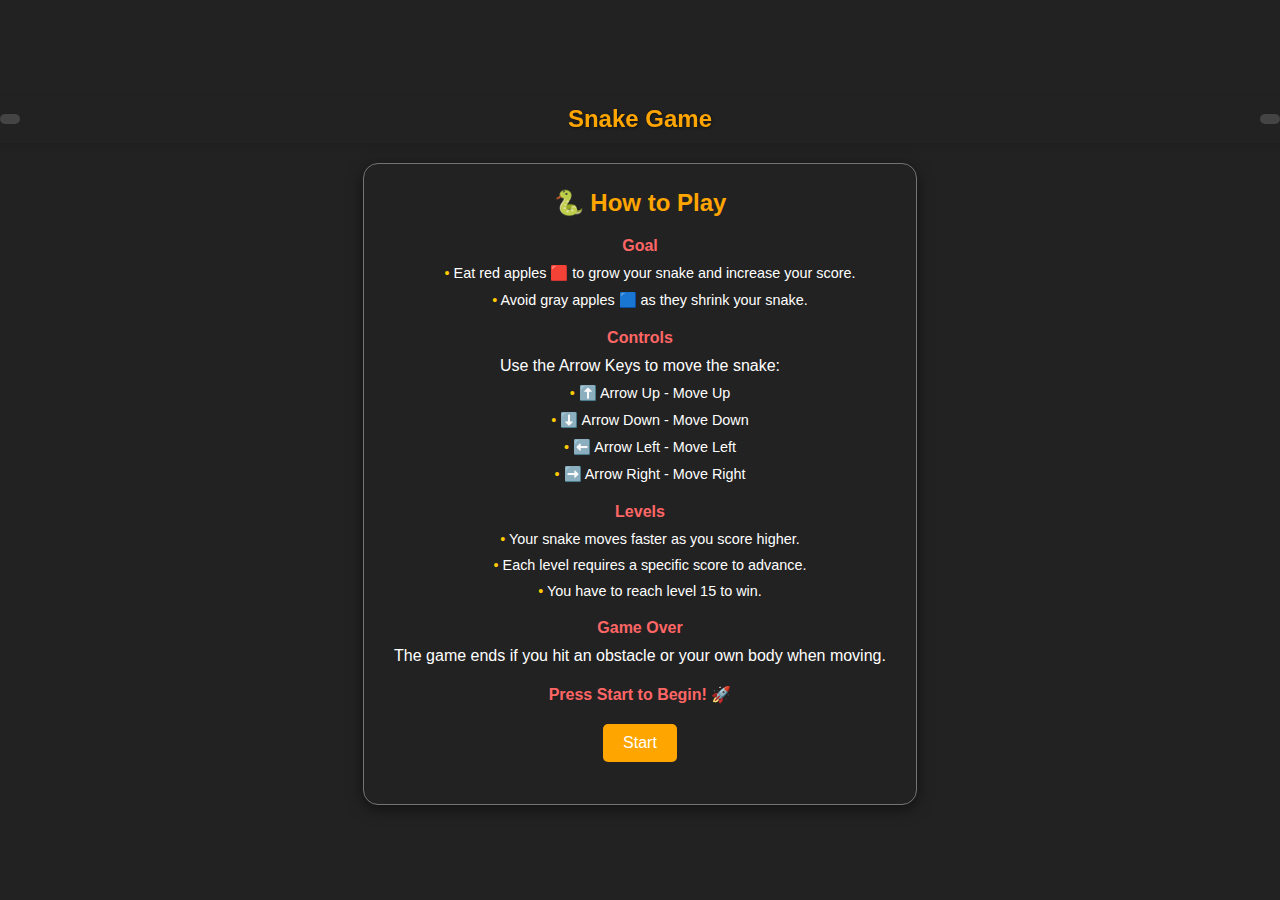
==== commit 061346a3: "Project Done #4" ====
--- a/index.html
+++ b/index.html
@@ -17,14 +17,14 @@
     </header>
     <main id="main">
       <div id="instructions">
-        <h2>🐍 How to Play:</h2>
-        <h3>Goal:</h3>
+        <h2>🐍 How to Play</h2>
+        <h3>Goal</h3>
         <ul>
           <li>Eat red apples 🟥 to grow your snake and increase your score.</li>
           <li>Avoid gray apples 🟦 as they shrink your snake.</li>
         </ul>
 
-        <h3>Controls:</h3>
+        <h3>Controls</h3>
 
         <ul>
           Use the Arrow Keys to move the snake:
@@ -34,14 +34,14 @@
           <li>➡️ Arrow Right - Move Right</li>
         </ul>
 
-        <h3>Levels:</h3>
+        <h3>Levels</h3>
         <ul>
           <li>Your snake moves faster as you score higher.</li>
           <li>Each level requires a specific score to advance.</li>
           <li>You have to reach level 15 to win.</li>
         </ul>
 
-        <h3>Game Over:</h3>
+        <h3>Game Over</h3>
         The game ends if you hit an obstacle or your own body when moving.
         <h3>Press Start to Begin! 🚀</h3>
 
--- a/style.css
+++ b/style.css
@@ -76,7 +76,7 @@
   width: 700px;
   text-align: center;
   margin: 50px 0;
-  background-color: #333;
+  background-color: #222;
 }
 
 .sqr {
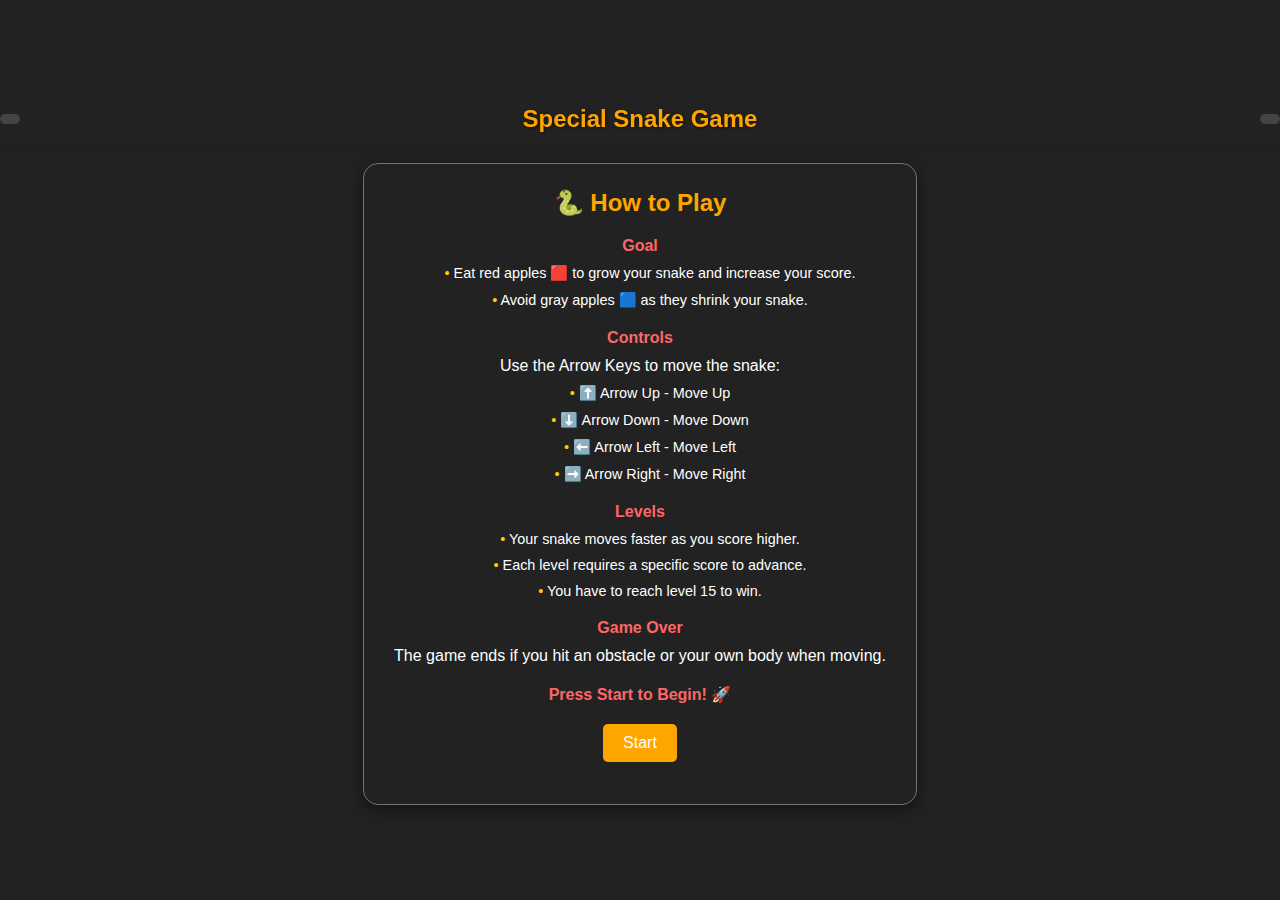
==== commit 290ffb8c: "Final Project" ====
--- a/index.html
+++ b/index.html
@@ -11,7 +11,7 @@
     <header>
       <div id="head">
         <div class="scoreDiv"><h3 id="score"></h3></div>
-        <div class="title"><h1>Snake Game</h1></div>
+        <div class="title"><h1>Special Snake Game</h1></div>
         <div class="levelDiv"><h3 id="level"></h3></div>
       </div>
     </header>
